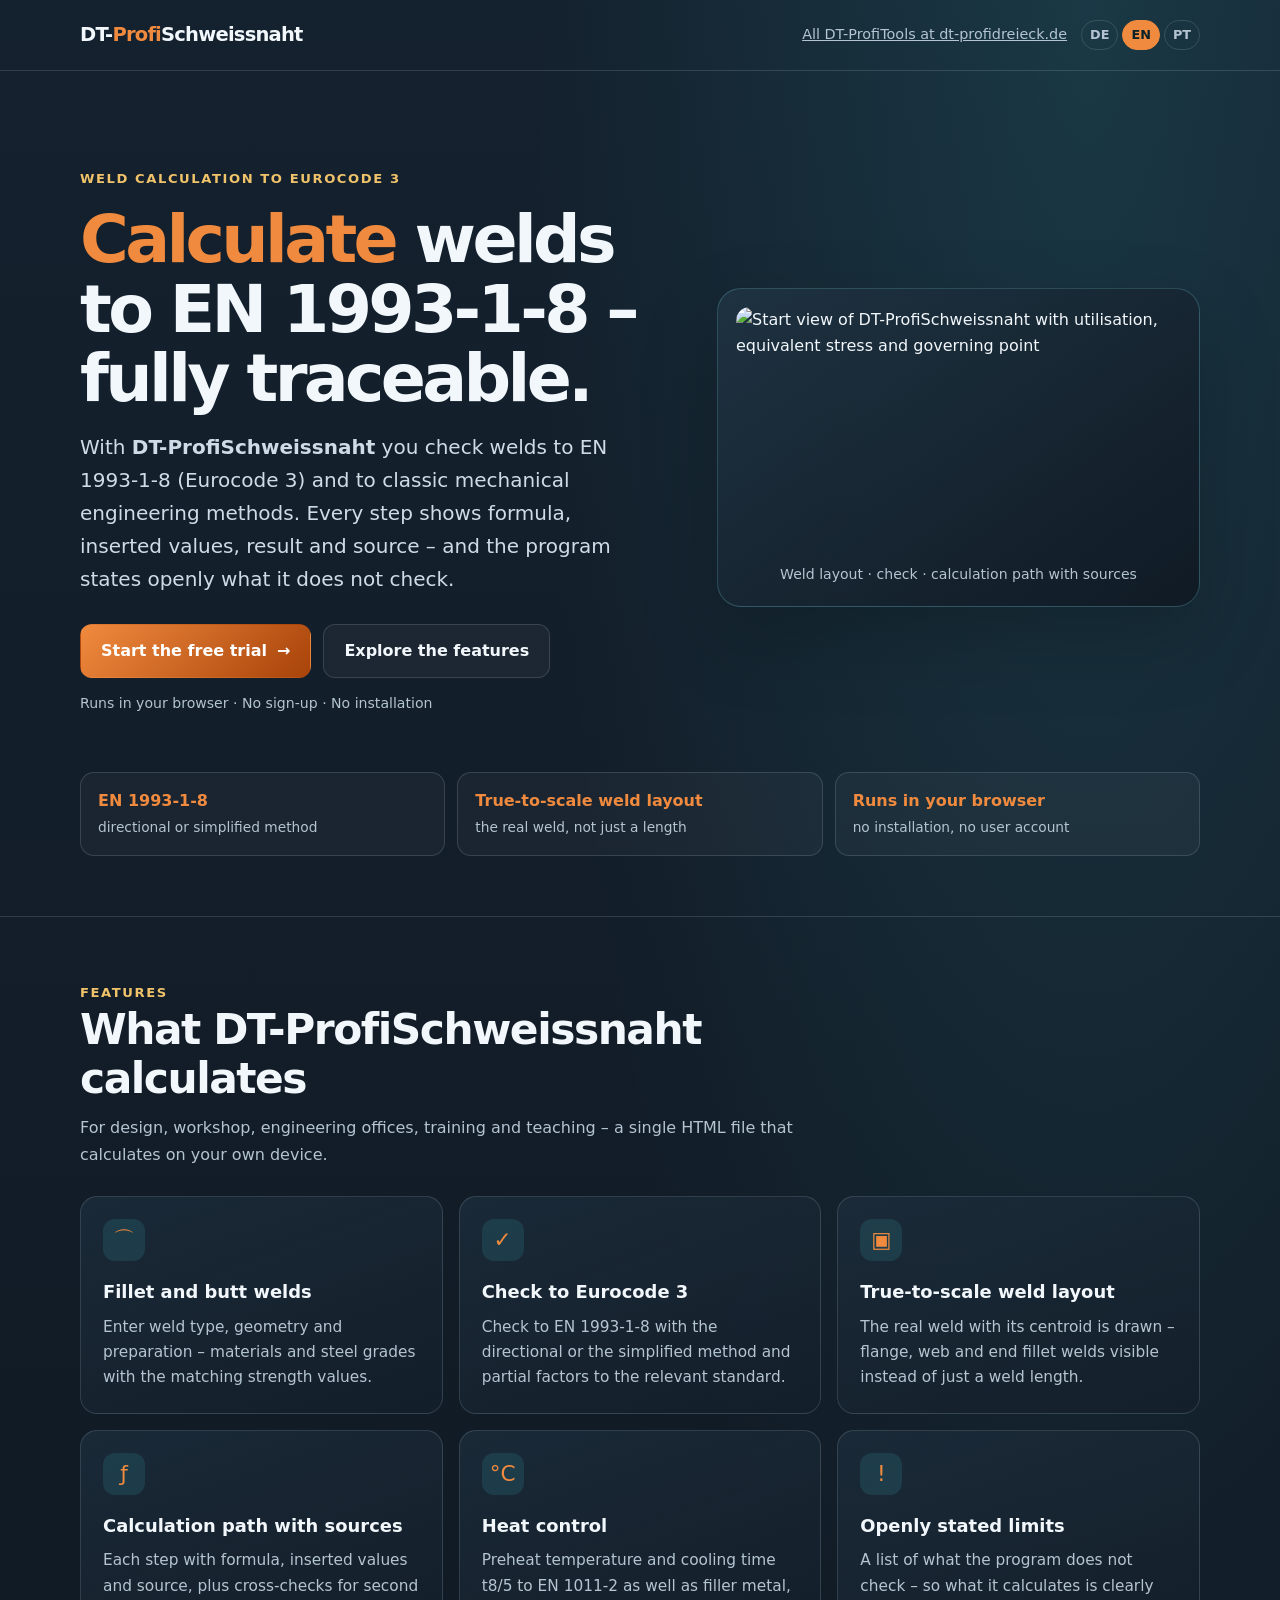
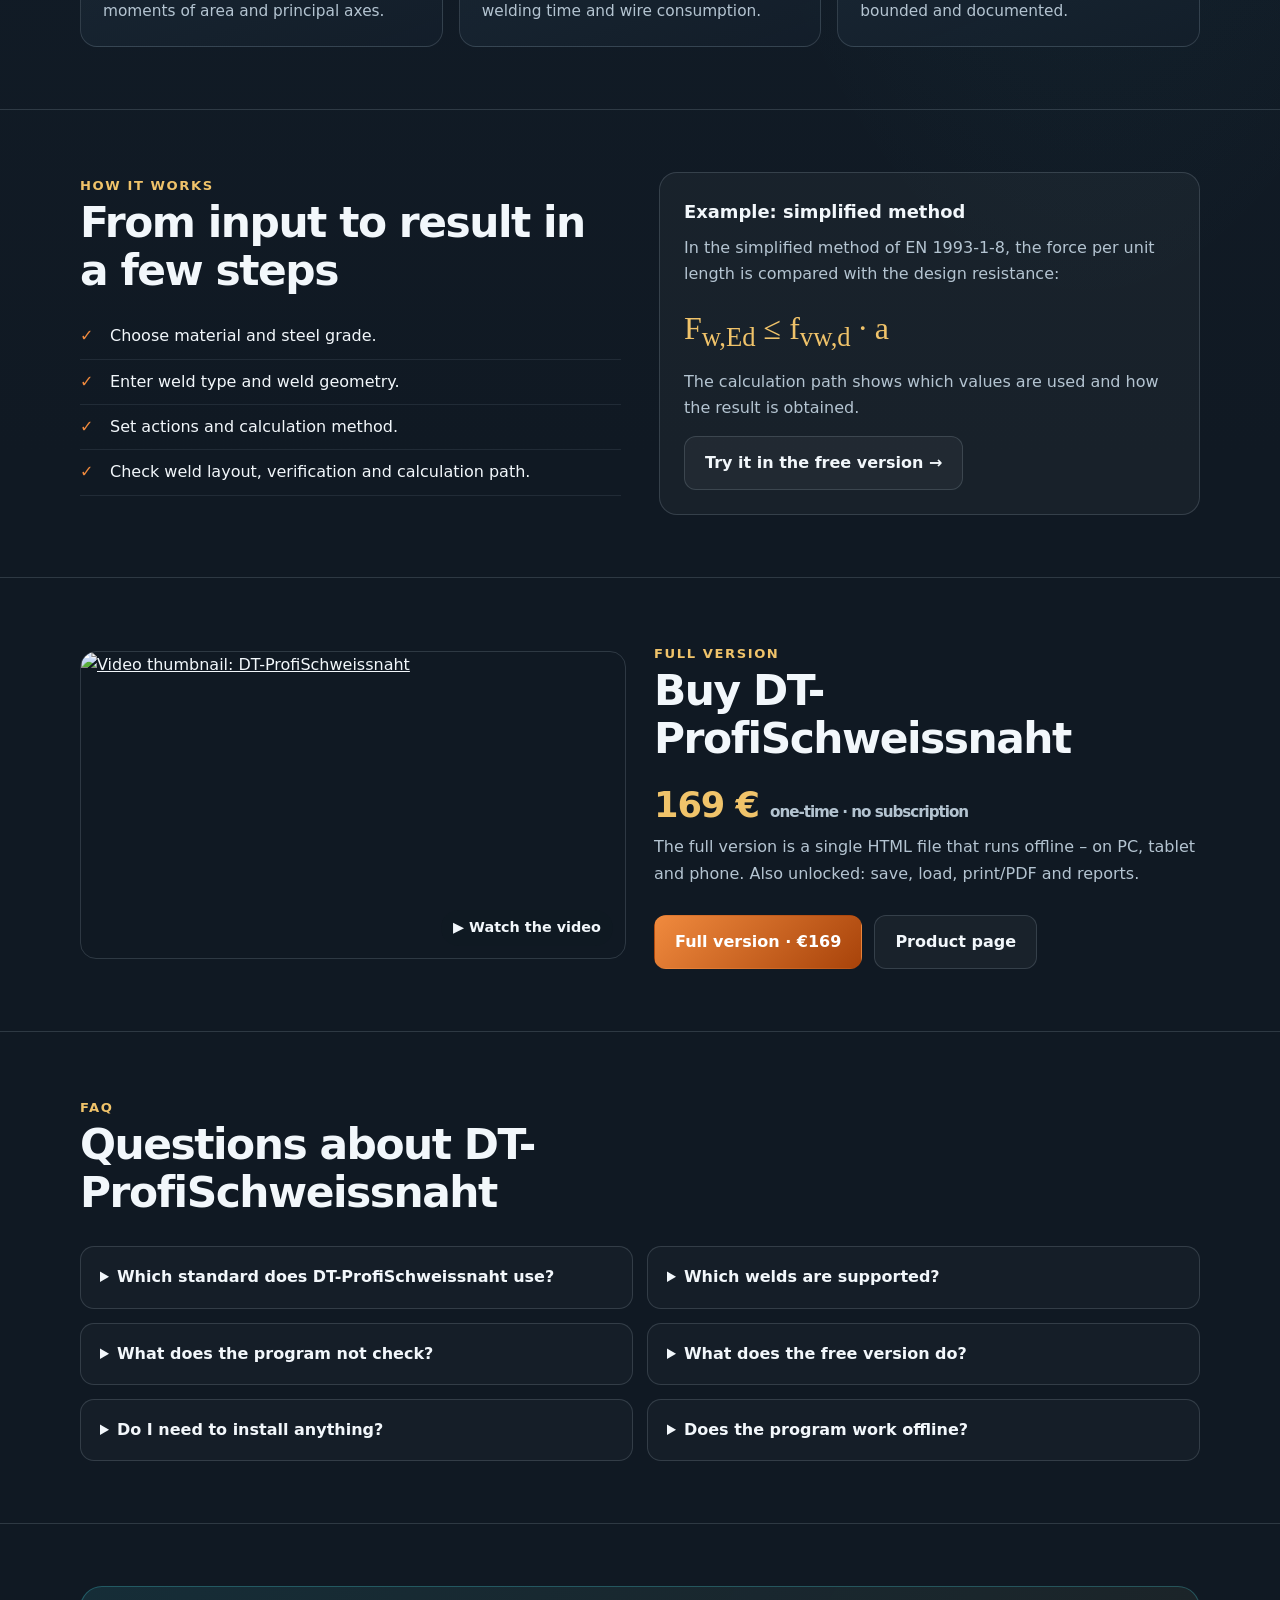
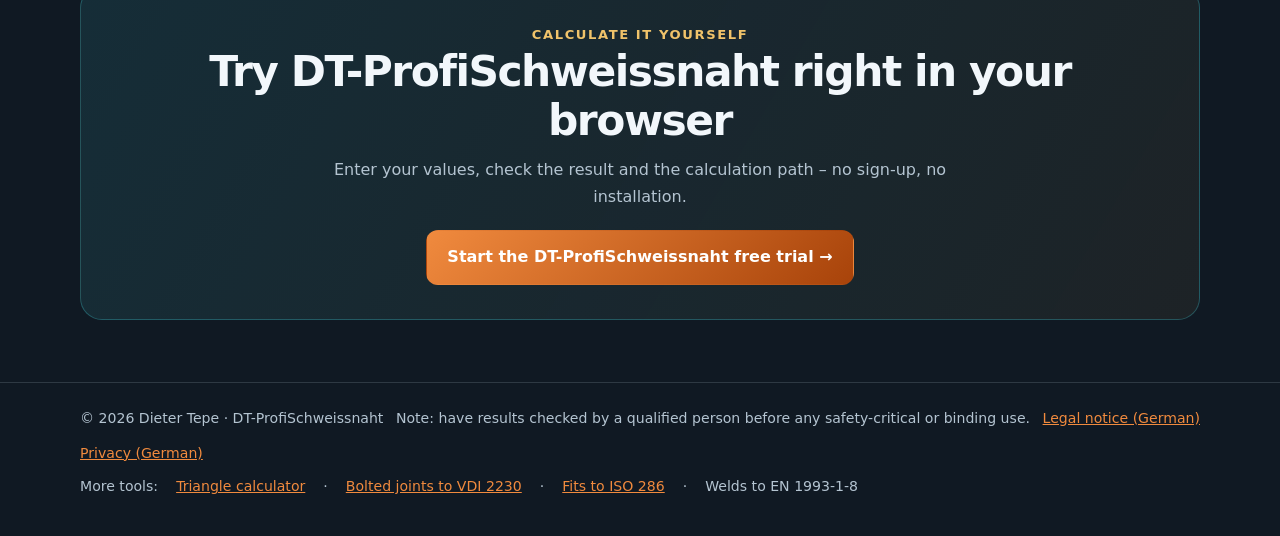
==== en/index.html @ 4bd4d9c9 "Sprachen: Startseite auf Englisch (/en/) und Portugiesisch-Brasilien (/pt/) - en/index.html und pt/i" ====
<!DOCTYPE html>
<html lang="en">
<head>
  <meta charset="utf-8">
  <meta name="viewport" content="width=device-width, initial-scale=1">
  <meta name="robots" content="index, follow, max-image-preview:large, max-snippet:-1, max-video-preview:-1">
  <meta name="theme-color" content="#101923">

  <title>Weld Strength Calculator EN 1993-1-8 | DT-ProfiSchweissnaht</title>
  <meta name="description" content="Check fillet and butt welds to EN 1993-1-8 (Eurocode 3): true-to-scale weld layout and a calculation path with sources. Try it free online.">
  <meta name="author" content="Dieter Tepe">

  <link rel="canonical" href="https://dietertepe.github.io/dt-profischweissnaht-web/en/">
  <link rel="alternate" hreflang="de" href="https://dietertepe.github.io/dt-profischweissnaht-web/">
  <link rel="alternate" hreflang="en" href="https://dietertepe.github.io/dt-profischweissnaht-web/en/">
  <link rel="alternate" hreflang="pt" href="https://dietertepe.github.io/dt-profischweissnaht-web/pt/">
  <link rel="alternate" hreflang="x-default" href="https://dietertepe.github.io/dt-profischweissnaht-web/">
  <link rel="icon" href="https://dt-profidreieck.de/Landigpage_Daten/favicon.svg" type="image/svg+xml">
  <link rel="icon" href="https://dt-profidreieck.de/Landigpage_Daten/favicon.png" type="image/png" sizes="48x48">
  <link rel="apple-touch-icon" href="https://dt-profidreieck.de/Landigpage_Daten/apple-touch-icon.png">

  <meta property="og:type" content="website">
  <meta property="og:locale" content="en_US">
  <meta property="og:locale:alternate" content="de_DE">
  <meta property="og:locale:alternate" content="pt_BR">
  <meta property="og:site_name" content="DT-ProfiTools">
  <meta property="og:title" content="Weld Strength Calculator EN 1993-1-8 | DT-ProfiSchweissnaht">
  <meta property="og:description" content="Check fillet and butt welds to EN 1993-1-8 (Eurocode 3): true-to-scale weld layout and a calculation path with sources. Try it free online.">
  <meta property="og:url" content="https://dietertepe.github.io/dt-profischweissnaht-web/en/">
  <meta property="og:image" content="https://dt-profidreieck.de/Schweissnaht_Daten/bilder/schweissnaht-start.jpg">
  <meta name="twitter:card" content="summary_large_image">

  <!-- AUTOMATISCH ERZEUGT mit _sprachen/startseiten.py (Repo dt-profidreieck-web) – nicht von Hand bearbeiten -->
  <script type="application/ld+json">
{
  "@context": "https://schema.org",
  "@graph": [
    {
      "@type": "WebPage",
      "@id": "https://dietertepe.github.io/dt-profischweissnaht-web/en/#webpage",
      "url": "https://dietertepe.github.io/dt-profischweissnaht-web/en/",
      "name": "Weld Strength Calculator EN 1993-1-8 | DT-ProfiSchweissnaht",
      "description": "Check fillet and butt welds to EN 1993-1-8 (Eurocode 3): true-to-scale weld layout and a calculation path with sources. Try it free online.",
      "inLanguage": "en",
      "primaryImageOfPage": "https://dt-profidreieck.de/Schweissnaht_Daten/bilder/schweissnaht-start.jpg",
      "isPartOf": {
        "@type": "WebSite",
        "name": "DT-ProfiTools",
        "url": "https://dt-profidreieck.de/"
      },
      "mainEntity": {
        "@id": "https://dietertepe.github.io/dt-profischweissnaht-web/en/#software"
      }
    },
    {
      "@type": "SoftwareApplication",
      "@id": "https://dietertepe.github.io/dt-profischweissnaht-web/en/#software",
      "name": "DT-ProfiSchweissnaht",
      "url": "https://dietertepe.github.io/dt-profischweissnaht-web/DT-ProfiSchweissnaht_Testversion.html?lang=en",
      "applicationCategory": "BusinessApplication",
      "applicationSubCategory": "Weld calculation to Eurocode 3",
      "operatingSystem": "Webbrowser (Windows, macOS, Linux, Android, iOS)",
      "browserRequirements": "JavaScript",
      "inLanguage": [
        "de",
        "en",
        "pt-BR"
      ],
      "image": "https://dt-profidreieck.de/Schweissnaht_Daten/bilder/schweissnaht-start.jpg",
      "description": "With DT-ProfiSchweissnaht you check welds to EN 1993-1-8 (Eurocode 3) and to classic mechanical engineering methods. Every step shows formula, inserted values, result and source – and the program states openly what it does not check.",
      "author": {
        "@type": "Person",
        "name": "Dieter Tepe",
        "url": "https://dt-profidreieck.de/"
      },
      "offers": [
        {
          "@type": "Offer",
          "name": "Start the free trial",
          "price": "0.00",
          "priceCurrency": "EUR",
          "availability": "https://schema.org/InStock",
          "url": "https://dietertepe.github.io/dt-profischweissnaht-web/DT-ProfiSchweissnaht_Testversion.html?lang=en"
        },
        {
          "@type": "Offer",
          "name": "Full version",
          "price": "169.00",
          "priceCurrency": "EUR",
          "availability": "https://schema.org/InStock",
          "url": "https://www.checkout-ds24.com/product/722975"
        }
      ]
    }
  ]
}
  </script>

  <style>
    :root {
      color-scheme: dark;
      --bg: #101923;
      --panel: #172431;
      --panel2: #1c2c3a;
      --text: #f2f7fb;
      --muted: #b4c4d1;
      --cyan: #42d2df;
      --cyan-dark: #087d8b;
      --gold: #f0c36a;
      --line: rgba(202, 222, 237, .16);
      --max: 1120px;
    }
    * { box-sizing: border-box; }
    html { scroll-behavior: smooth; }
    body {
      margin: 0;
      font-family: system-ui, -apple-system, "Segoe UI", Roboto, Arial, sans-serif;
      color: var(--text);
      background:
        radial-gradient(ellipse at 85% 0%, rgba(66,210,223,.13), transparent 35rem),
        linear-gradient(180deg, #14212e 0%, var(--bg) 55%);
      line-height: 1.65;
    }
    a { color: inherit; }
    .wrap { width: min(calc(100% - 36px), var(--max)); margin-inline: auto; }
    .topline { border-bottom: 1px solid var(--line); }
    .nav {
      min-height: 70px; display: flex; align-items: center; justify-content: space-between;
      gap: 20px; padding-block: 12px;
    }
    .brand { font-weight: 850; letter-spacing: -.04em; font-size: 1.22rem; }
    .brand span { color: var(--cyan); }
    .nav-note { color: var(--muted); font-size: .9rem; }
    .hero { padding: clamp(48px, 8vw, 94px) 0 60px; }
    .hero-grid { display: grid; grid-template-columns: minmax(0, 1.08fr) minmax(280px, .92fr); gap: clamp(28px, 6vw, 70px); align-items: center; }
    .eyebrow {
      display: inline-flex; align-items: center; gap: 9px; color: var(--gold);
      font-size: .82rem; font-weight: 800; letter-spacing: .12em; text-transform: uppercase;
    }
    h1 { margin: 14px 0 18px; max-width: 760px; font-size: clamp(2.35rem, 5.2vw, 4.6rem); line-height: 1.04; letter-spacing: -.055em; }
    h1 em { color: var(--cyan); font-style: normal; }
    .lead { max-width: 680px; color: #d0dce5; font-size: clamp(1.08rem, 1.8vw, 1.25rem); }
    .actions { display: flex; flex-wrap: wrap; gap: 12px; margin-top: 28px; }
    .button {
      display: inline-flex; justify-content: center; align-items: center; gap: 10px;
      min-height: 50px; padding: 13px 20px; border-radius: 12px; text-decoration: none;
      font-weight: 800; border: 1px solid transparent; transition: transform .15s, background .15s;
    }
    .button:hover { transform: translateY(-2px); }
    .primary { color: #062128; background: linear-gradient(135deg, #61e3e9, #31bdce); box-shadow: 0 12px 32px rgba(29, 186, 203, .18); }
    .secondary { background: rgba(255,255,255,.04); border-color: var(--line); }
    .micro { margin-top: 14px; color: var(--muted); font-size: .88rem; }
    .diagram {
      position: relative; padding: 18px; border: 1px solid rgba(117, 210, 223, .25);
      border-radius: 24px; background: linear-gradient(145deg, rgba(31,51,66,.94), rgba(16,25,35,.92));
      box-shadow: 0 30px 80px rgba(0,0,0,.2);
    }
    .diagram img { display: block; width: 100%; height: auto; border-radius: 14px; }
    .diagram-caption { padding: 10px 8px 2px; color: var(--muted); font-size: .88rem; text-align: center; }
    .trust-row { display: grid; grid-template-columns: repeat(3,1fr); gap: 12px; margin-top: 42px; }
    .trust { border: 1px solid var(--line); border-radius: 14px; background: rgba(255,255,255,.035); padding: 15px 17px; }
    .trust strong { display: block; color: var(--cyan); font-size: 1rem; }
    .trust span { color: var(--muted); font-size: .86rem; }
    section.content { padding: 62px 0; border-top: 1px solid var(--line); }
    .section-head { max-width: 760px; margin-bottom: 28px; }
    h2 { margin: 0 0 12px; font-size: clamp(1.8rem, 3.5vw, 2.65rem); line-height: 1.15; letter-spacing: -.035em; }
    h3 { margin: 0 0 8px; font-size: 1.12rem; }
    p { margin: 0 0 14px; }
    .muted { color: var(--muted); }
    .feature-grid { display: grid; grid-template-columns: repeat(3,1fr); gap: 16px; }
    .feature { padding: 22px; border: 1px solid var(--line); border-radius: 17px; background: linear-gradient(160deg, rgba(28,44,58,.85), rgba(20,31,43,.78)); }
    .feature-icon { width: 42px; height: 42px; display: grid; place-items: center; border-radius: 12px; background: rgba(66,210,223,.12); color: var(--cyan); font-size: 1.35rem; margin-bottom: 16px; }
    .feature p { color: var(--muted); font-size: .96rem; margin: 0; }
    .split { display: grid; grid-template-columns: 1fr 1fr; gap: 38px; align-items: start; }
    .checklist { list-style: none; padding: 0; margin: 18px 0 0; }
    .checklist li { padding: 9px 0 9px 30px; position: relative; border-bottom: 1px solid rgba(202,222,237,.09); }
    .checklist li::before { content: "✓"; position: absolute; left: 0; color: var(--cyan); font-weight: 900; }
    .formula-box { border: 1px solid var(--line); background: rgba(255,255,255,.035); padding: 24px; border-radius: 18px; }
    .formula { font-family: "Cambria Math", "Times New Roman", serif; font-size: clamp(1.3rem, 3vw, 2rem); color: var(--gold); margin: 10px 0; }
    .faq { display: grid; grid-template-columns: 1fr 1fr; gap: 14px; }
    details { border: 1px solid var(--line); border-radius: 14px; padding: 17px 19px; background: rgba(255,255,255,.025); }
    summary { cursor: pointer; font-weight: 800; }
    details p { margin: 12px 0 0; color: var(--muted); }
    .closing { padding: 34px; border-radius: 22px; border: 1px solid rgba(66,210,223,.28); background: linear-gradient(120deg, rgba(66,210,223,.11), rgba(240,195,106,.06)); text-align: center; }
    .closing p { color: var(--muted); max-width: 700px; margin: 0 auto 20px; }
    footer { border-top: 1px solid var(--line); padding: 24px 0 38px; color: var(--muted); font-size: .88rem; }
    footer .footrow { display: flex; flex-wrap: wrap; justify-content: space-between; gap: 12px; }
    footer a { color: var(--cyan); }
    @media (max-width: 780px) {
      .hero-grid, .split { grid-template-columns: 1fr; }
      .diagram { max-width: 560px; margin-inline: auto; }
      .feature-grid { grid-template-columns: 1fr 1fr; }
      .faq { grid-template-columns: 1fr; }
    }
    @media (max-width: 520px) {
      .wrap { width: min(calc(100% - 28px), var(--max)); }
      .nav { align-items: flex-start; flex-direction: column; gap: 2px; }
      .hero { padding-top: 42px; }
      .trust-row, .feature-grid { grid-template-columns: 1fr; }
      .button { width: 100%; }
      .closing { padding: 25px 18px; }
    }
    @media (prefers-reduced-motion: reduce) { html { scroll-behavior: auto; } .button { transition: none; } }
  
    .media-link { display:grid; grid-template-columns: minmax(0,1fr) minmax(0,1fr); gap: 28px; align-items:center; }
    .media-link a.thumb { position:relative; display:block; border-radius:16px; overflow:hidden; border:1px solid var(--line); }
    .media-link a.thumb img { display:block; width:100%; height:auto; }
    .media-link a.thumb span { position:absolute; inset:auto 12px 12px auto; background:rgba(16,25,35,.85); color:var(--text);
      padding:6px 12px; border-radius:999px; font-weight:800; font-size:.9rem; }
    .price { font-size: 2.2rem; font-weight: 850; color: var(--gold); letter-spacing:-.03em; }
    .price small { font-size: .95rem; color: var(--muted); font-weight: 600; }
    .tools { display:flex; flex-wrap:wrap; gap:8px 18px; margin-top:10px; }
    @media (max-width: 780px) { .media-link { grid-template-columns: 1fr; } }

  
    .langs { display:inline-flex; gap:4px; margin-left:14px; }
    .langs a { text-decoration:none; font-size:.8rem; font-weight:800; padding:3px 8px; border-radius:999px; border:1px solid var(--line); color:var(--muted); }
    .langs a[aria-current="page"] { background:var(--cyan); border-color:var(--cyan); color:#062128; }

    :root { --cyan: #f08a3e; --cyan-dark: #a8430a; }
    .primary { background: linear-gradient(135deg, #f08a3e, #a8430a); color:#fff; box-shadow:none; }
  </style>
</head>
<body>
  <header class="topline">
    <div class="wrap nav">
      <div class="brand">DT-<span>Profi</span>Schweissnaht</div>
      <div class="nav-note"><a href="https://dt-profidreieck.de/en/">All DT-ProfiTools at dt-profidreieck.de</a><nav class="langs" aria-label="Language"><a href="https://dietertepe.github.io/dt-profischweissnaht-web/" hreflang="de" lang="de">DE</a><a href="https://dietertepe.github.io/dt-profischweissnaht-web/en/" hreflang="en" lang="en" aria-current="page">EN</a><a href="https://dietertepe.github.io/dt-profischweissnaht-web/pt/" hreflang="pt" lang="pt">PT</a></nav></div>
    </div>
  </header>

  <main>
    <section class="hero">
      <div class="wrap">
        <div class="hero-grid">
          <div>
            <div class="eyebrow">Weld calculation to Eurocode 3</div>
            <h1><em>Calculate</em> welds to EN 1993-1-8 – fully traceable.</h1>
            <p class="lead">With <strong>DT-ProfiSchweissnaht</strong> you check welds to EN 1993-1-8 (Eurocode 3) and to classic mechanical engineering methods. Every step shows formula, inserted values, result and source – and the program states openly what it does not check.</p>
            <div class="actions">
              <a class="button primary" href="https://dietertepe.github.io/dt-profischweissnaht-web/DT-ProfiSchweissnaht_Testversion.html?lang=en">Start the free trial <span aria-hidden="true">→</span></a>
              <a class="button secondary" href="#funktionen">Explore the features</a>
            </div>
            <p class="micro">Runs in your browser · No sign-up · No installation</p>
          </div>
          <div class="diagram">
            <img src="https://dt-profidreieck.de/Schweissnaht_Daten/bilder/schweissnaht-start.jpg" width="1500" height="829" fetchpriority="high" decoding="async" alt="Start view of DT-ProfiSchweissnaht with utilisation, equivalent stress and governing point">
            <div class="diagram-caption">Weld layout · check · calculation path with sources</div>
          </div>
        </div>
        <div class="trust-row" aria-label="Features">
          <div class="trust"><strong>EN 1993-1-8</strong><span>directional or simplified method</span></div>
          <div class="trust"><strong>True-to-scale weld layout</strong><span>the real weld, not just a length</span></div>
          <div class="trust"><strong>Runs in your browser</strong><span>no installation, no user account</span></div>
        </div>
      </div>
    </section>

    <section class="content" id="funktionen">
      <div class="wrap">
        <div class="section-head">
          <div class="eyebrow">Features</div>
          <h2>What DT-ProfiSchweissnaht calculates</h2>
          <p class="muted">For design, workshop, engineering offices, training and teaching – a single HTML file that calculates on your own device.</p>
        </div>
        <div class="feature-grid">
          <article class="feature">
            <div class="feature-icon" aria-hidden="true">⌒</div>
            <h3>Fillet and butt welds</h3>
            <p>Enter weld type, geometry and preparation – materials and steel grades with the matching strength values.</p>
          </article>
          <article class="feature">
            <div class="feature-icon" aria-hidden="true">✓</div>
            <h3>Check to Eurocode 3</h3>
            <p>Check to EN 1993-1-8 with the directional or the simplified method and partial factors to the relevant standard.</p>
          </article>
          <article class="feature">
            <div class="feature-icon" aria-hidden="true">▣</div>
            <h3>True-to-scale weld layout</h3>
            <p>The real weld with its centroid is drawn – flange, web and end fillet welds visible instead of just a weld length.</p>
          </article>
          <article class="feature">
            <div class="feature-icon" aria-hidden="true">ƒ</div>
            <h3>Calculation path with sources</h3>
            <p>Each step with formula, inserted values and source, plus cross-checks for second moments of area and principal axes.</p>
          </article>
          <article class="feature">
            <div class="feature-icon" aria-hidden="true">°C</div>
            <h3>Heat control</h3>
            <p>Preheat temperature and cooling time t8/5 to EN 1011-2 as well as filler metal, welding time and wire consumption.</p>
          </article>
          <article class="feature">
            <div class="feature-icon" aria-hidden="true">!</div>
            <h3>Openly stated limits</h3>
            <p>A list of what the program does not check – so what it calculates is clearly bounded and documented.</p>
          </article>
        </div>
      </div>
    </section>

    <section class="content">
      <div class="wrap split">
        <div>
          <div class="eyebrow">How it works</div>
          <h2>From input to result in a few steps</h2>
          <ul class="checklist">
            <li>Choose material and steel grade.</li>
            <li>Enter weld type and weld geometry.</li>
            <li>Set actions and calculation method.</li>
            <li>Check weld layout, verification and calculation path.</li>
          </ul>
        </div>
        <aside class="formula-box">
          <h3>Example: simplified method</h3>
          <p class="muted">In the simplified method of EN 1993-1-8, the force per unit length is compared with the design resistance:</p>
          <div class="formula">F<sub>w,Ed</sub> ≤ f<sub>vw,d</sub> · a</div>
          <p class="muted">The calculation path shows which values are used and how the result is obtained.</p>
          <a href="https://dietertepe.github.io/dt-profischweissnaht-web/DT-ProfiSchweissnaht_Testversion.html?lang=en" class="button secondary">Try it in the free version →</a>
        </aside>
      </div>
    </section>

    <section class="content" id="video">
      <div class="wrap media-link">
        <a class="thumb" href="https://dt-profidreieck.de/videos/schweissnaht-en-1993-1-8.html">
          <img src="https://dt-profidreieck.de/Schweissnaht_Daten/bilder/schweissnaht-start.jpg" width="1280" height="720" loading="lazy" alt="Video thumbnail: DT-ProfiSchweissnaht">
          <span>▶ Watch the video</span>
        </a>
        <div>
          <div class="eyebrow">Full version</div>
          <h2>Buy DT-ProfiSchweissnaht</h2>
          <div class="price">169 € <small>one-time · no subscription</small></div>
          <p class="muted">The full version is a single HTML file that runs offline – on PC, tablet and phone. Also unlocked: save, load, print/PDF and reports.</p>
          <div class="actions">
            <a class="button primary" rel="nofollow" href="https://www.checkout-ds24.com/product/722975">Full version · €169</a>
            <a class="button secondary" href="https://dt-profidreieck.de/en/#schweissnaht">Product page</a>
          </div>
        </div>
      </div>
    </section>

    <section class="content">
      <div class="wrap">
        <div class="section-head">
          <div class="eyebrow">FAQ</div>
          <h2>Questions about DT-ProfiSchweissnaht</h2>
        </div>
        <div class="faq">
          <details>
            <summary>Which standard does DT-ProfiSchweissnaht use?</summary>
            <p>EN 1993-1-8 (Eurocode 3) and the classic methods of mechanical engineering; heat control to EN 1011-2.</p>
          </details>
          <details>
            <summary>Which welds are supported?</summary>
            <p>Fillet welds and butt welds with the matching weld preparations; the weld layout is drawn to scale.</p>
          </details>
          <details>
            <summary>What does the program not check?</summary>
            <p>The program lists explicitly what it does not check – for example verifications outside the weld itself.</p>
          </details>
          <details>
            <summary>What does the free version do?</summary>
            <p>It calculates everything. Only outputs are locked: save, open, print and the Word report. It may be passed on freely.</p>
          </details>
          <details>
            <summary>Do I need to install anything?</summary>
            <p>No. The free version runs directly in the browser, without sign-up or installation.</p>
          </details>
          <details>
            <summary>Does the program work offline?</summary>
            <p>Yes. All calculations run on your own device; no data is sent to any server.</p>
          </details>
        </div>
      </div>
    </section>

    <section class="content">
      <div class="wrap">
        <div class="closing">
          <div class="eyebrow">Calculate it yourself</div>
          <h2>Try DT-ProfiSchweissnaht right in your browser</h2>
          <p>Enter your values, check the result and the calculation path – no sign-up, no installation.</p>
          <a class="button primary" href="https://dietertepe.github.io/dt-profischweissnaht-web/DT-ProfiSchweissnaht_Testversion.html?lang=en">Start the DT-ProfiSchweissnaht free trial →</a>
        </div>
      </div>
    </section>
  </main>

  <footer>
    <div class="wrap">
      <div class="footrow">
        <span>© <span id="year">2026</span> Dieter Tepe · DT-ProfiSchweissnaht</span>
        <span>Note: have results checked by a qualified person before any safety-critical or binding use.</span>
        <a href="https://dt-profidreieck.de/impressum.html">Legal notice (German)</a>
        <a href="https://dt-profidreieck.de/datenschutz.html">Privacy (German)</a>
      </div>
      <nav class="tools" aria-label="More tools:">More tools: <a href="https://dietertepe.github.io/test-dreieck/en/">Triangle calculator</a> · <a href="https://dietertepe.github.io/dt-profischraube-web/en/">Bolted joints to VDI 2230</a> · <a href="https://dietertepe.github.io/dt-profipassung-web/en/">Fits to ISO 286</a> · <span>Welds to EN 1993-1-8</span></nav>
    </div>
  </footer>
  <script>
    document.getElementById("year").textContent = new Date().getFullYear();
  </script>
</body>
</html>
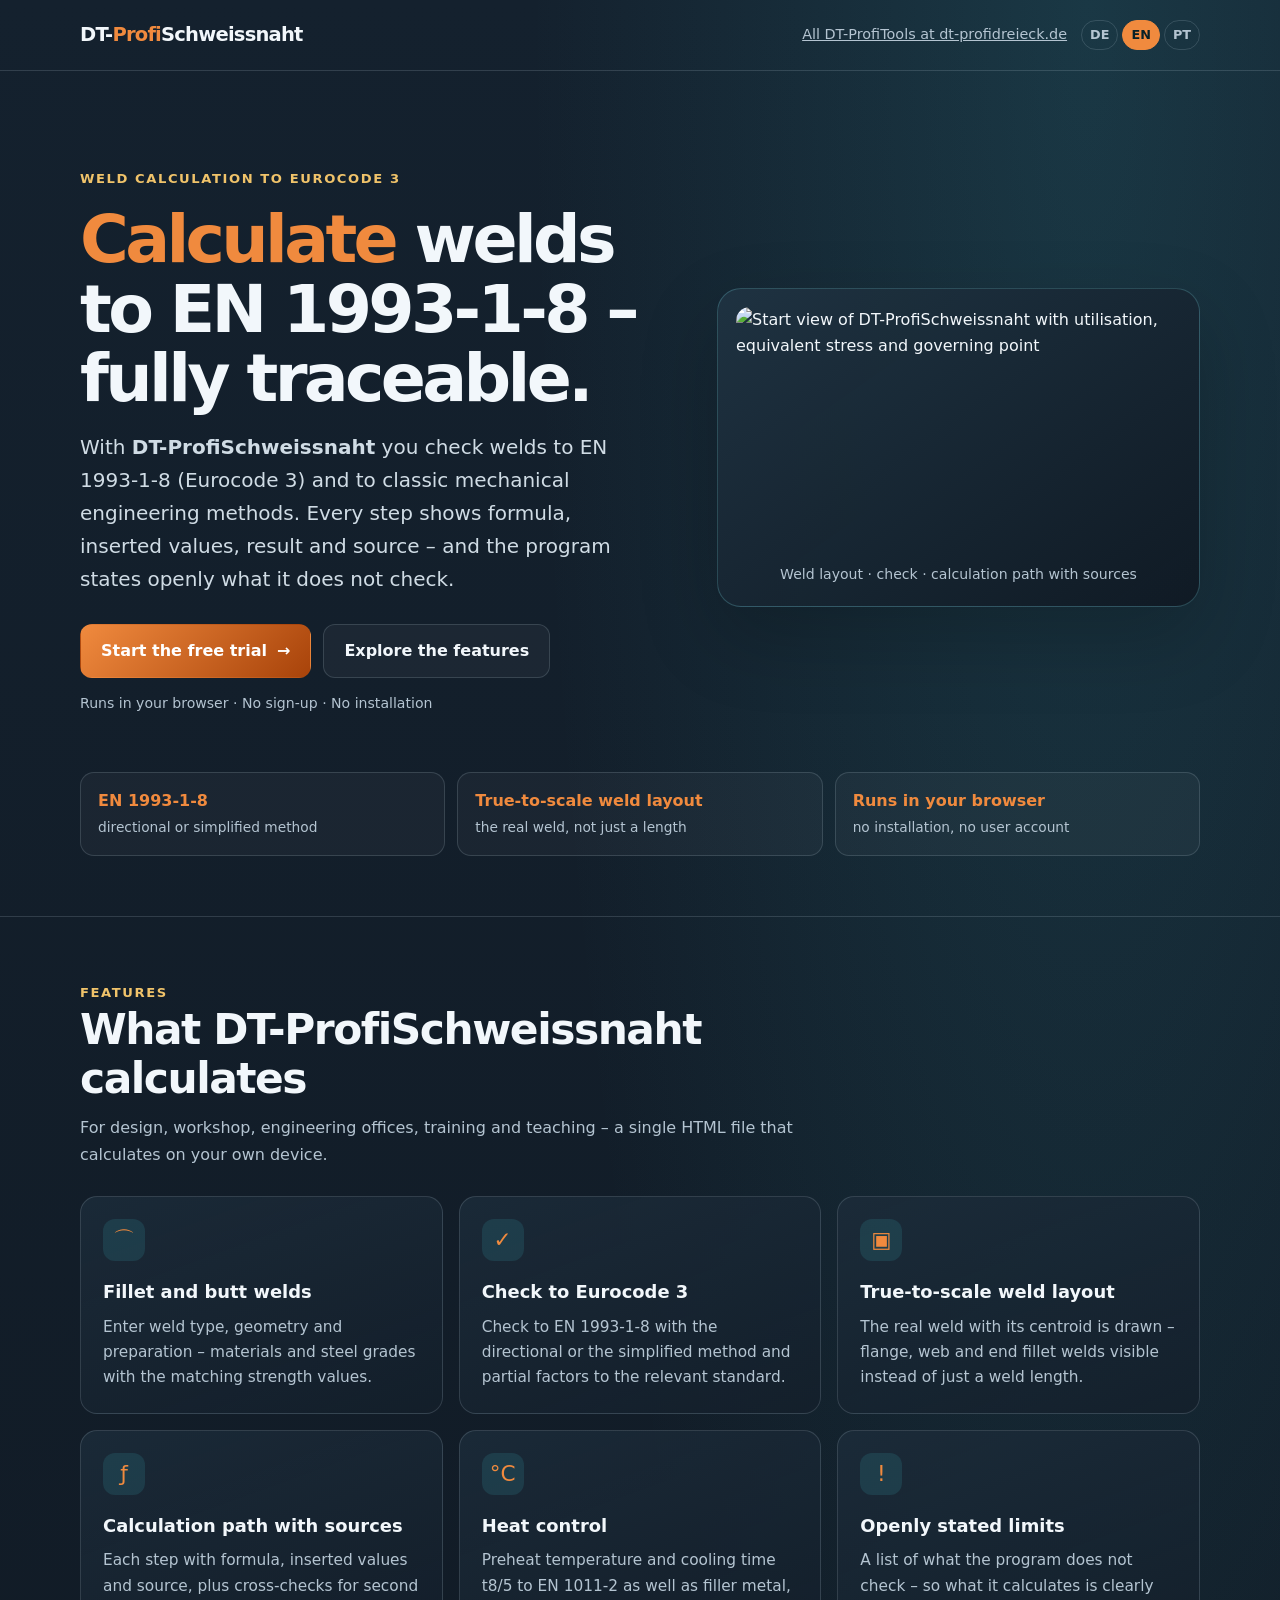
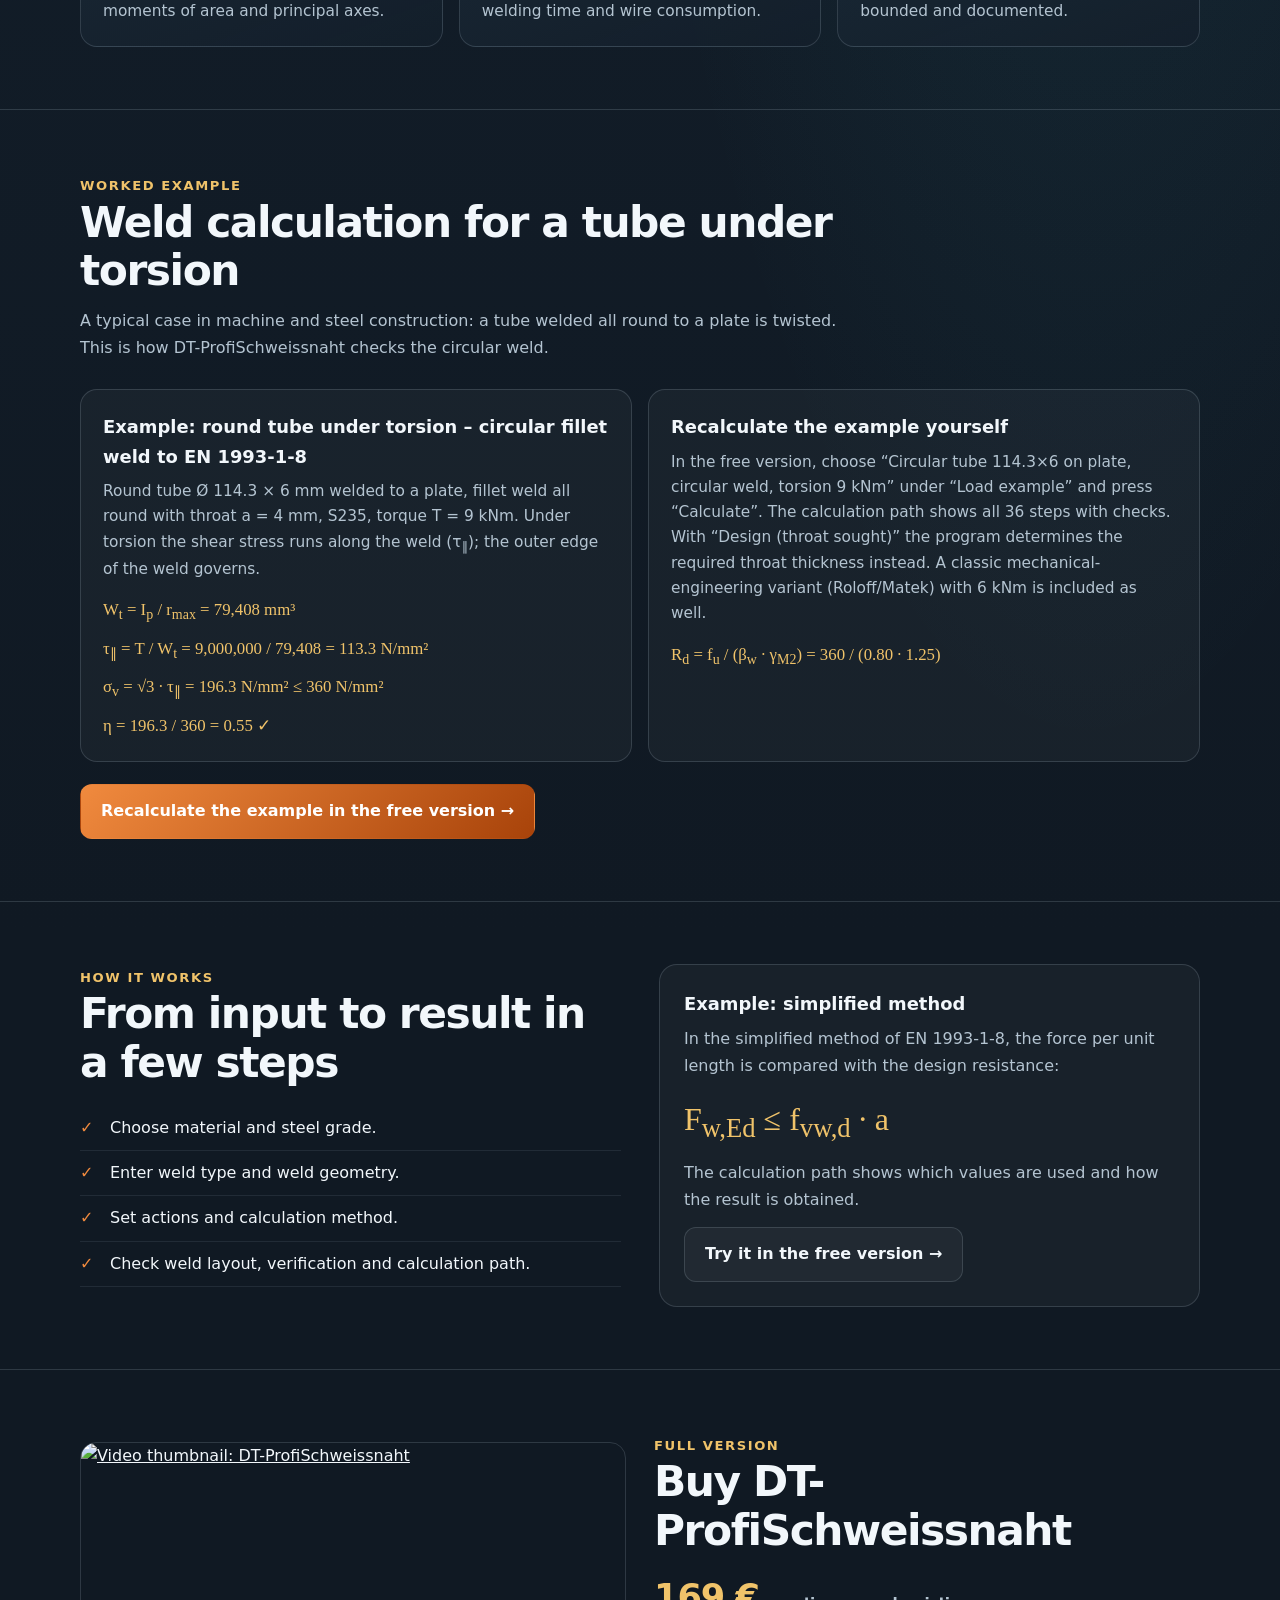
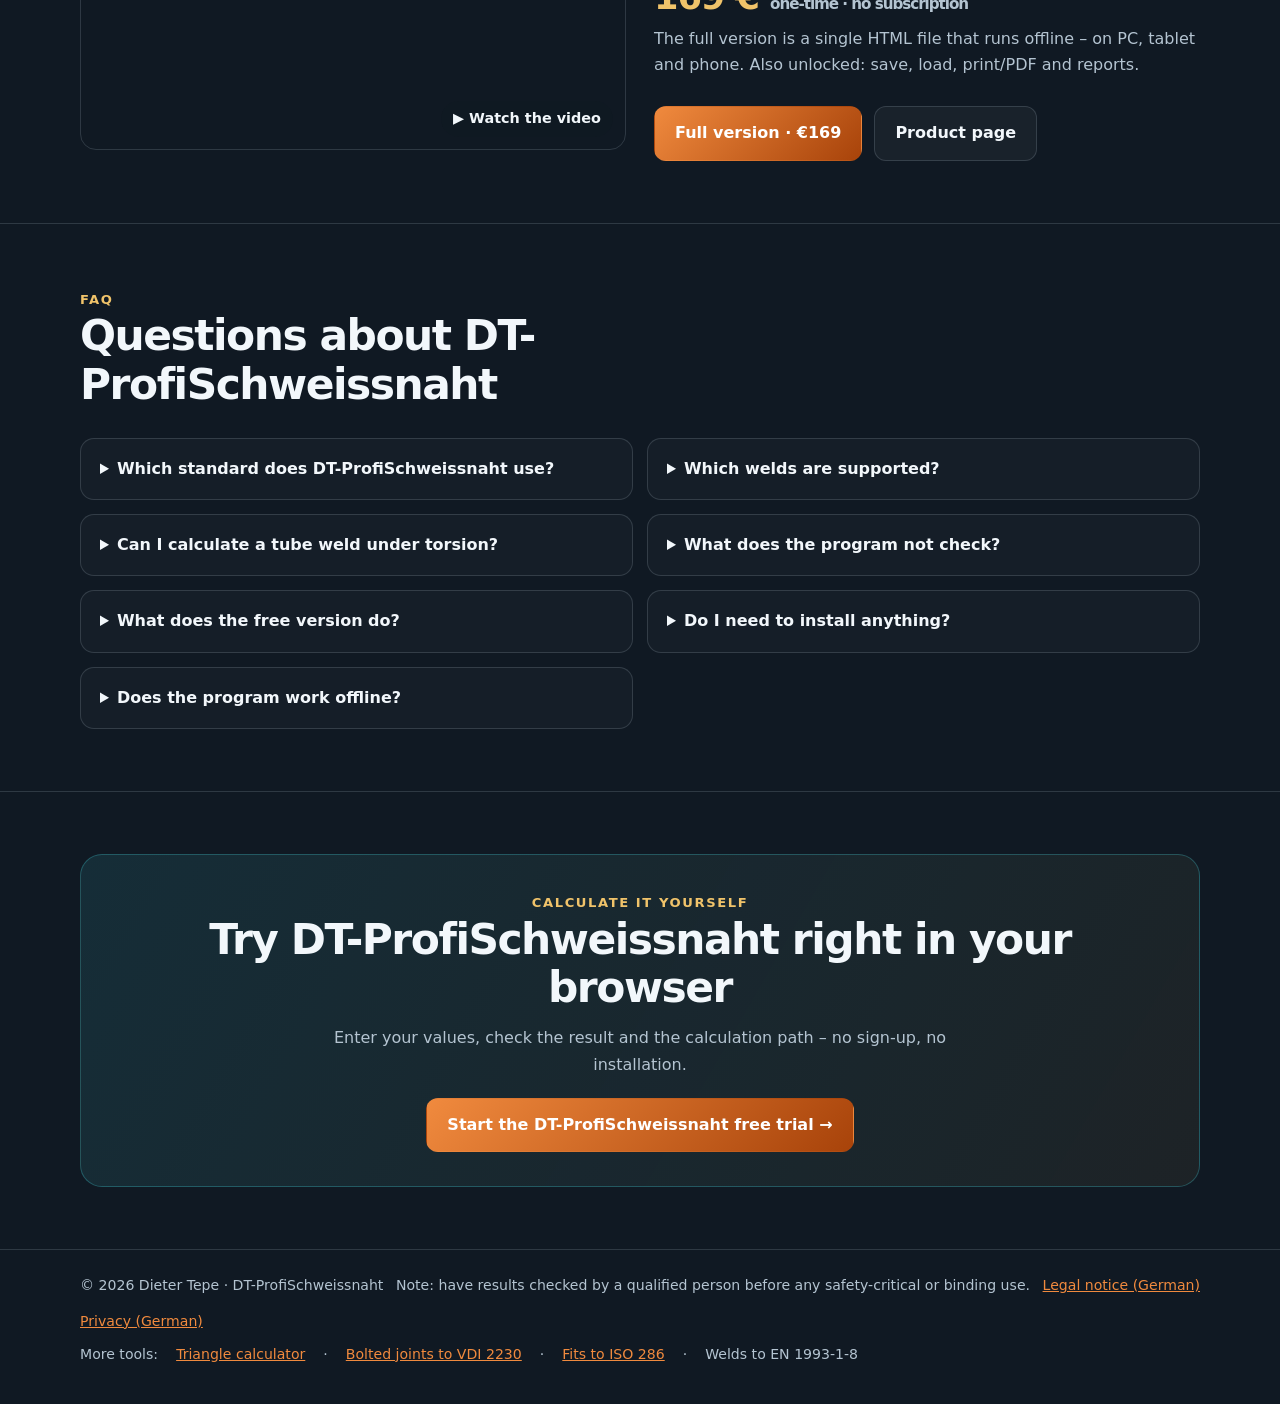
==== commit c3d41852: "Schweißnaht-Startseite: Rechenbeispiel Rohr unter Torsion (DE/EN/PT) Co-Authored-By: Claude Opus 5.5" ====
--- a/en/index.html
+++ b/en/index.html
@@ -90,6 +90,10 @@
           "availability": "https://schema.org/InStock",
           "url": "https://www.checkout-ds24.com/product/722975"
         }
+      ],
+      "featureList": [
+        "Example: round tube under torsion – circular fillet weld to EN 1993-1-8",
+        "Recalculate the example yourself"
       ]
     }
   ]
@@ -216,6 +220,12 @@
     .langs { display:inline-flex; gap:4px; margin-left:14px; }
     .langs a { text-decoration:none; font-size:.8rem; font-weight:800; padding:3px 8px; border-radius:999px; border:1px solid var(--line); color:var(--muted); }
     .langs a[aria-current="page"] { background:var(--cyan); border-color:var(--cyan); color:#062128; }
+    .task-grid { display: grid; grid-template-columns: repeat(auto-fit, minmax(260px, 1fr)); gap: 16px; }
+    .task { padding: 22px; border: 1px solid var(--line); border-radius: 17px; background: rgba(255,255,255,.035); }
+    .task p { color: var(--muted); font-size: .96rem; }
+    .task-f { font-size: 1.05rem; margin: 8px 0 0; overflow-wrap: anywhere; }
+    .task-cta { margin-top: 22px; }
+    @media (max-width: 780px) { .task-grid { grid-template-columns: 1fr; } }
 
     :root { --cyan: #f08a3e; --cyan-dark: #a8430a; }
     .primary { background: linear-gradient(135deg, #f08a3e, #a8430a); color:#fff; box-shadow:none; }
@@ -298,6 +308,32 @@
       </div>
     </section>
 
+    <section class="content" id="aufgaben">
+      <div class="wrap">
+        <div class="section-head">
+          <div class="eyebrow">Worked example</div>
+          <h2>Weld calculation for a tube under torsion</h2>
+          <p class="muted">A typical case in machine and steel construction: a tube welded all round to a plate is twisted. This is how DT-ProfiSchweissnaht checks the circular weld.</p>
+        </div>
+        <div class="task-grid">
+          <article class="task" id="rohr-torsion">
+            <h3>Example: round tube under torsion – circular fillet weld to EN 1993-1-8</h3>
+            <p>Round tube Ø 114.3 × 6 mm welded to a plate, fillet weld all round with throat a = 4 mm, S235, torque T = 9 kNm. Under torsion the shear stress runs along the weld (τ<sub>∥</sub>); the outer edge of the weld governs.</p>
+            <div class="formula task-f">W<sub>t</sub> = I<sub>p</sub> / r<sub>max</sub> = 79,408 mm³</div>
+            <div class="formula task-f">τ<sub>∥</sub> = T / W<sub>t</sub> = 9,000,000 / 79,408 = 113.3 N/mm²</div>
+            <div class="formula task-f">σ<sub>v</sub> = √3 · τ<sub>∥</sub> = 196.3 N/mm² ≤ 360 N/mm²</div>
+            <div class="formula task-f">η = 196.3 / 360 = 0.55 ✓</div>
+          </article>
+          <article class="task" id="selbst-rechnen">
+            <h3>Recalculate the example yourself</h3>
+            <p>In the free version, choose “Circular tube 114.3×6 on plate, circular weld, torsion 9 kNm” under “Load example” and press “Calculate”. The calculation path shows all 36 steps with checks. With “Design (throat sought)” the program determines the required throat thickness instead. A classic mechanical-engineering variant (Roloff/Matek) with 6 kNm is included as well.</p>
+            <div class="formula task-f">R<sub>d</sub> = f<sub>u</sub> / (β<sub>w</sub> · γ<sub>M2</sub>) = 360 / (0.80 · 1.25)</div>
+          </article>
+        </div>
+        <div class="actions task-cta"><a class="button primary" href="https://dietertepe.github.io/dt-profischweissnaht-web/DT-ProfiSchweissnaht_Testversion.html?lang=en">Recalculate the example in the free version →</a></div>
+      </div>
+    </section>
+
     <section class="content">
       <div class="wrap split">
         <div>
@@ -355,6 +391,10 @@
             <p>Fillet welds and butt welds with the matching weld preparations; the weld layout is drawn to scale.</p>
           </details>
           <details>
+            <summary>Can I calculate a tube weld under torsion?</summary>
+            <p>Yes. For round tubes the program checks the circular weld all round using the polar moment of area and searches for the maximum stress at 72 points along the weld. A ready-made example (round tube 114.3 × 6 mm, torque 9 kNm) can be loaded directly.</p>
+          </details>
+          <details>
             <summary>What does the program not check?</summary>
             <p>The program lists explicitly what it does not check – for example verifications outside the weld itself.</p>
           </details>
